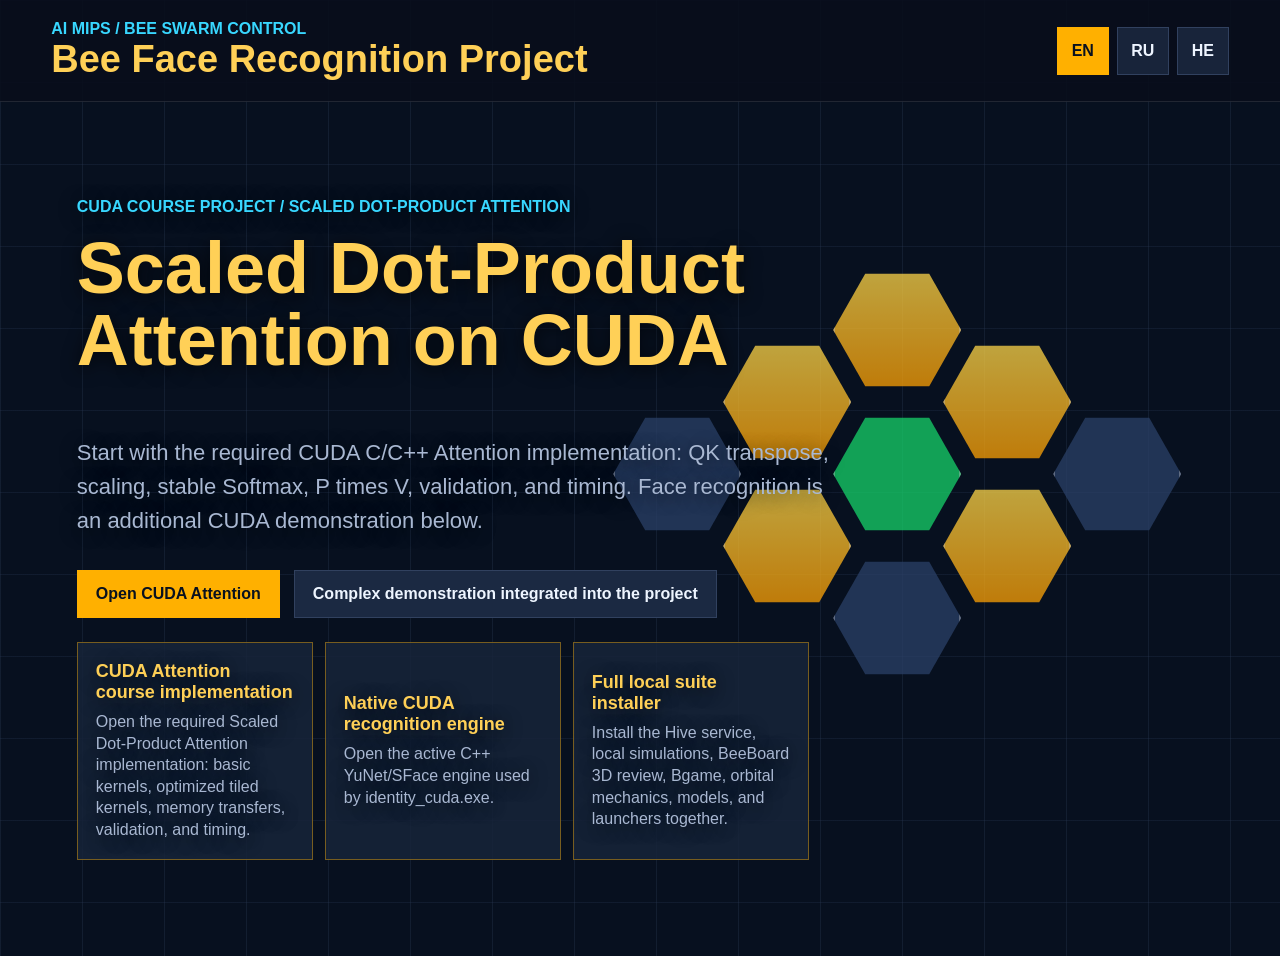
==== index.html @ 885afeb1 "Return from CUDA kernel body to launch" ====
<!doctype html>
<html lang="en">
<head>
  <meta charset="utf-8">
  <meta name="viewport" content="width=device-width, initial-scale=1">
  <meta name="referrer" content="no-referrer">
  <meta name="description" content="Bee Face Recognition Project: native C++/CUDA YuNet and SFace recognition, CPU comparison, AI MIPS Hive Web, and local 3D simulation tools.">
  <meta property="og:title" content="Bee Face Recognition Project">
  <meta property="og:description" content="Native C++/CUDA face recognition with YuNet, SFace, an explicit CUDA scoring kernel, CPU comparison, AI MIPS Hive Web, and local simulations.">
  <meta property="og:image" content="https://holodininyaroslav.github.io/bee-face-recognition-project/assets/project-social-preview.png">
  <meta property="og:type" content="website">
  <meta name="twitter:card" content="summary_large_image">
  <title>Bee Face Recognition Project</title>
  <link rel="icon" type="image/png" href="assets/project-avatar.png">
  <link rel="stylesheet" href="styles.css?v=sface-kernel-return-20260824a">
</head>
<body>
  <header class="topbar">
    <div>
      <div class="eyebrow">AI MIPS / BEE SWARM CONTROL</div>
      <h1>Bee Face Recognition Project</h1>
    </div>
    <nav class="nav" aria-label="Language">
      <button class="lang active" data-lang="en" type="button">EN</button>
      <button class="lang" data-lang="ru" type="button">RU</button>
      <button class="lang" data-lang="he" type="button">HE</button>
    </nav>
  </header>

  <main>
    <section id="home" class="hero view active">
      <div class="hero-copy">
        <p class="kicker" data-i18n="kicker">NATIVE C++ / CUDA FACE RECOGNITION / AI MIPS HIVE</p>
        <h2 data-i18n="title">Welcome to Bee Face Recognition Project</h2>
        <p class="lead" data-i18n="lead">
          Run the native YuNet and SFace pipeline through CUDA or the sequential CPU baseline, inspect the exact C++/CUDA source, and open the integrated AI MIPS Hive view.
        </p>
        <div class="actions">
          <button class="primary" data-target="simple" type="button" data-i18n="simple">Simple demonstration</button>
          <button class="secondary" data-target="complex" type="button" data-i18n="complex">Complex demonstration integrated into the project</button>
        </div>
        <div class="tool-links" aria-label="Project tools">
          <a class="tool-card" href="source/native_face_cuda/src/sface_engine.cpp" target="_blank" rel="noreferrer">
            <strong data-i18n="toolColab">Native CUDA recognition engine</strong>
            <span data-i18n="toolColabText">Open the active C++ YuNet/SFace engine used by identity_cuda.exe.</span>
          </a>
          <a class="tool-card" href="https://github.com/Holodininyaroslav/bee-face-recognition-project/releases/latest/download/bee_face_full_local_suite_installer.zip" target="_blank" rel="noreferrer">
            <strong data-i18n="toolFullSuite">Full local suite installer</strong>
            <span data-i18n="toolFullSuiteText">Install the Hive service, local simulations, BeeBoard 3D review, Bgame, orbital mechanics, models, and launchers together.</span>
          </a>
          <a class="tool-card" href="source/attention/attention_cuda.cu" target="_blank" rel="noreferrer">
            <strong data-i18n="toolAttention">CUDA Attention course implementation</strong>
            <span data-i18n="toolAttentionText">Open the required Scaled Dot-Product Attention implementation: basic kernels, optimized tiled kernels, memory transfers, validation, and timing.</span>
          </a>
        </div>
      </div>
      <div class="honey-art" aria-hidden="true">
        <span></span><span></span><span></span><span></span><span></span>
        <span></span><span></span><span></span><span></span>
      </div>
    </section>

    <section id="simple" class="view panel full">
      <div class="panel-head">
        <div>
          <p class="kicker" data-i18n="simpleKicker">CUDA COURSE REQUIREMENT</p>
          <h2 data-i18n="simpleTitle">Scaled Dot-Product Attention on CUDA</h2>
          <p class="panel-note" data-i18n="simpleNote">The required CUDA Attention implementation comes first. Face recognition below is an additional CUDA demonstration.</p>
        </div>
        <button class="ghost" data-target="home" type="button" data-i18n="back">Back</button>
      </div>

      <section class="requirements-panel attention-course-section" aria-labelledby="courseRequirementsTitle">
        <div class="requirements-head">
          <div>
            <p class="kicker" id="courseRequirementsKicker">CUDA COURSE REQUIREMENTS</p>
            <h4 id="courseRequirementsTitle">Verify a requirement in the exact CUDA source</h4>
            <p id="courseRequirementsIntro">Choose a requirement to inspect its exact implementation in the final Scaled Dot-Product Attention CUDA source.</p>
          </div>
          <a class="ghost link" href="https://github.com/Holodininyaroslav/bee-face-recognition-project/blob/77c0dc8/source/attention/attention_cuda.cu" target="_blank" rel="noreferrer" id="courseRequirementsSource">Open final attention_cuda.cu</a>
        </div>
        <div class="attention-stage-nav">
          <p class="attention-stage-label" id="attentionStagesLabel">ATTENTION EXECUTION STAGES</p>
          <div id="attentionStageButtons" class="attention-stage-buttons" role="group" aria-label="Attention execution stages"></div>
        </div>
        <p class="requirement-list-label" id="courseRequirementListLabel">COURSE REQUIREMENT CHECKS</p>
        <div id="courseRequirementButtons" class="requirement-buttons" role="group" aria-label="CUDA course requirements"></div>
        <section id="requirementProof" class="requirement-proof hidden" aria-live="polite">
          <div class="requirement-proof-head">
            <div>
              <p class="kicker" id="requirementProofKicker">REQUIREMENT PROOF</p>
              <h4 id="requirementProofTitle"></h4>
              <p id="requirementProofText"></p>
            </div>
            <span id="requirementProofStage" class="requirement-stage"></span>
          </div>
          <div id="requirementCode" class="requirement-code" tabindex="0"></div>
        </section>
      </section>

      <div class="section-transition" role="separator" aria-label="Additional CUDA face recognition demonstration">
        <strong>02</strong>
        <div>
          <p class="kicker" data-i18n="howKicker">ADDITIONAL CUDA DEMONSTRATION</p>
          <span data-i18n="howTitle">Face recognition with native C++ and CUDA</span>
        </div>
      </div>

      <div class="simple-grid">
        <section class="simple-card">
          <h3 data-i18n="imageTitle">Image / screenshot</h3>
          <input id="imageInput" class="file-input" type="file" accept="image/*">
          <div id="previewGrid" class="preview-grid">
            <div class="empty-preview" data-i18n="dropHint">Choose one screenshot for CUDA/CPU analysis.</div>
          </div>

          <div class="mode-row" role="radiogroup" aria-label="Compute mode">
            <label class="mode-pill">
              <input type="radio" name="computeMode" value="CUDA" checked>
              <span>CUDA</span>
            </label>
            <label class="mode-pill">
              <input type="radio" name="computeMode" value="CPU">
              <span>CPU</span>
            </label>
          </div>

          <label class="slider-row">
            <span data-i18n="score">Hive acceptance score (fixed)</span>
            <output id="scoreValue">0.42</output>
            <input id="scoreInput" type="range" min="0.00" max="1.00" step="0.01" value="0.42" disabled>
          </label>

          <label class="slider-row">
            <span data-i18n="margin">Hive identity margin (fixed)</span>
            <output id="marginValue">0.12</output>
            <input id="marginInput" type="range" min="0.00" max="1.00" step="0.01" value="0.12" disabled>
          </label>

          <button id="recognizeButton" class="primary wide" type="button" data-i18n="recognize">Recognize</button>
        </section>

        <section class="simple-card result-card">
          <div class="result-head">
            <h3 data-i18n="resultTitle">Detector result</h3>
            <span id="backendStatus" class="status-pill" data-i18n="ready">Local Hive ready</span>
          </div>
          <div id="summaryBox" class="summary-box" data-i18n="summary">Upload an image and press Recognize.</div>
          <div id="resultList" class="result-list"></div>
          <details class="json-details" open>
            <summary data-i18n="json">Detector JSON</summary>
            <pre id="jsonBox">{}</pre>
          </details>
        </section>
      </div>

      <section class="explain-card" aria-labelledby="howItWorksTitle">
        <div class="explain-head">
          <p class="kicker" data-i18n="howKicker">ADDITIONAL CUDA DEMONSTRATION</p>
          <h3 id="howItWorksTitle" data-i18n="howTitle">Face recognition with native C++ and CUDA</h3>
          <p data-i18n="howIntro">
            This inspector follows the native C++ path from one screenshot through host preparation, CUDA YuNet/SFace inference, the explicit CUDA score kernel, and one identity result.
          </p>
        </div>
        <div class="detector-variant-panel" aria-labelledby="detectorVariantTitle">
          <div>
            <p class="kicker" data-i18n="variantKicker">NATIVE C++ / CUDA RUNTIME</p>
            <h4 id="detectorVariantTitle" data-i18n="variantTitle">Architecture being inspected</h4>
            <p id="detectorVariantDescription"></p>
          </div>
          <div class="detector-variant-switch" role="group" aria-label="Recognition request variant">
            <button class="variant-button active" type="button" data-detector-variant="single" aria-pressed="true" data-i18n="variantSingle">
              Single-image recognition
            </button>
          </div>
          <p id="detectorVariantSource" class="variant-source"></p>
        </div>
        <div class="pipeline" aria-label="Detector pipeline stages">
          <article class="pipeline-step" role="button" tabindex="0" data-stage="0">
            <strong>01</strong>
              <h4 data-i18n="step1Title">Native C++ CUDA worker initialization</h4>
              <p data-i18n="step1Text">Starts identity_cuda.exe, attaches CUDAExecutionProvider, and loads YuNet, SFace, and reference embeddings.</p>
            <span data-i18n="openStage">Open scheme</span>
          </article>
          <article class="pipeline-step" role="button" tabindex="0" data-stage="1">
            <strong>02</strong>
              <h4 data-i18n="step2Title">Host image preparation for the CUDA batch</h4>
              <p data-i18n="step2Text">Native C++ decodes, resizes, pads, and converts one screenshot into an NCHW input tensor.</p>
            <span data-i18n="openStage">Open scheme</span>
          </article>
          <article class="pipeline-step" role="button" tabindex="0" data-stage="2">
            <strong>03</strong>
              <h4 data-i18n="step3Title">Find the face and landmarks</h4>
              <p data-i18n="step3Text">YuNet runs on CUDA and returns one face candidate with five landmarks.</p>
            <span data-i18n="openStage">Open scheme</span>
          </article>
          <article class="pipeline-step" role="button" tabindex="0" data-stage="3">
            <strong>04</strong>
              <h4 data-i18n="step4Title">Five-landmark alignment in native C++</h4>
              <p data-i18n="step4Text">Computes the similarity transform and bilinear 112 × 112 SFace crop on the host.</p>
            <span data-i18n="openStage">Open scheme</span>
          </article>
          <article class="pipeline-step" role="button" tabindex="0" data-stage="4">
            <strong>05</strong>
              <h4 data-i18n="step5Title">Create the face vector with SFace</h4>
              <p data-i18n="step5Text">SFace runs its neural layers on CUDA and returns a 128D face vector.</p>
            <span data-i18n="openStage">Open scheme</span>
          </article>
          <article class="pipeline-step" role="button" tabindex="0" data-stage="5">
            <strong>06</strong>
              <h4 data-i18n="step6Title">Compare with known faces</h4>
              <p data-i18n="step6Text">The project CUDA kernel compares the 128D vector with every reference vector.</p>
            <span data-i18n="openStage">Open scheme</span>
          </article>
          <article class="pipeline-step" role="button" tabindex="0" data-stage="6">
            <strong>07</strong>
              <h4 data-i18n="step7Title">Show the recognition result</h4>
              <p data-i18n="step7Text">Ranks the scores, applies thresholds, and returns the selected name.</p>
            <span data-i18n="openStage">Open scheme</span>
          </article>
        </div>
        <div class="explain-note">
          <h4 data-i18n="modeExplainTitle">CUDA and CPU mode</h4>
          <p data-i18n="modeExplainText">
            CUDA mode runs YuNet and SFace through ONNX Runtime CUDA and compares embeddings with a native CUDA kernel. File decoding, tensor preparation, landmark decoding, alignment, and JSON construction remain native C++ host operations.
          </p>
        </div>
        <section id="stageDetail" class="stage-detail hidden" aria-live="polite">
          <div class="stage-detail-head">
            <div>
              <p id="stageDetailKicker" class="kicker">LEVEL 01</p>
              <h3 id="stageDetailTitle">Image input</h3>
              <p id="stageDetailSummary"></p>
            </div>
            <button id="stageReturnTop" class="ghost" type="button" data-i18n="backToSimple">Return to simple demonstration</button>
          </div>
          <div class="stage-detail-grid">
            <section>
              <h4 data-i18n="schemeTitle">Scheme</h4>
              <div id="stageDiagram" class="stage-diagram"></div>
              <section id="stageOnnxPanel" class="stage-onnx-panel hidden" aria-live="polite">
                <div class="stage-onnx-head">
                  <strong id="stageOnnxTitle"></strong>
                  <span id="stageOnnxMeta"></span>
                </div>
                <div id="stageOnnxLayers" class="stage-onnx-layers"></div>
              </section>
            </section>
            <section class="stage-stats">
              <h4 data-i18n="stageStatsTitle">Layers and neural connections</h4>
              <dl>
                <div>
                  <dt data-i18n="layersLabel">Layers / operations</dt>
                  <dd id="stageLayers">0</dd>
                </div>
                <div>
                  <dt data-i18n="connectionsLabel">Neuron connections / MACs</dt>
                  <dd id="stageConnections">0</dd>
                </div>
                <div>
                  <dt data-i18n="tensorLabel">Tensor / vector size</dt>
                  <dd id="stageTensor">55 x 47 x 3</dd>
                </div>
                <div>
                  <dt data-i18n="cudaLabel">Compute backend</dt>
                  <dd id="stageCudaShort">Host decode</dd>
                </div>
              </dl>
            </section>
          </div>
          <section class="cuda-panel">
            <h4 data-i18n="cudaTitle">Implementation in the current local project</h4>
            <p id="stageCudaText"></p>
            <div class="code-toolbar">
              <button id="stageCodeMode" class="ghost" type="button" data-i18n="openFullCode">Open exact current source for this stage</button>
              <span id="stageCodeSource" class="code-source">Exact stage source</span>
            </div>
            <pre id="stageCode"></pre>
          </section>
          <div class="stage-nav">
            <button id="stagePrev" class="ghost" type="button" data-i18n="prevLevel">Previous level</button>
            <button id="stageNext" class="primary" type="button" data-i18n="nextLevel">Next level</button>
            <button id="stageReturnBottom" class="ghost" type="button" data-i18n="backToSimple">Return to simple demonstration</button>
          </div>
        </section>
        <section class="source-panel" aria-labelledby="fullSourceTitle">
          <div class="source-head">
            <div>
              <p class="kicker" data-i18n="sourceKicker">COMPLETE RECOGNITION CODE</p>
              <h3 id="fullSourceTitle" data-i18n="sourceTitle">All six stages in one continuous code listing</h3>
              <p data-i18n="sourceIntro">
                The listing below is assembled from the exact full code displayed in stages 1–6, in the same order. Its line count must equal the sum of the six stage line counts.
              </p>
            </div>
            <div class="source-actions">
              <button id="loadFullDetectorSource" class="ghost" type="button" data-i18n="openDetectorSource">Show the complete combined code</button>
              <a class="ghost link" href="source/native_face_cuda/src/sface_engine.cpp" target="_blank" rel="noreferrer" data-i18n="openRawDetectorSource">Open current native CUDA engine source</a>
            </div>
          </div>
          <p id="fullSourceMeta" class="source-meta" data-i18n="sourceClosed">Closed. Open it to verify the total against stages 1–6.</p>
          <pre id="fullDetectorSource" class="source-code hidden"></pre>
        </section>
      </section>
    </section>

    <section id="complex" class="view panel full">
      <div class="panel-head">
        <div>
          <p class="kicker" data-i18n="complexKicker">INTEGRATED MODE</p>
          <h2 data-i18n="complexTitle">Integrated project interface</h2>
        </div>
        <div class="panel-actions">
          <a class="ghost link" href="#" data-local-open="hive" target="_blank" rel="noreferrer" data-i18n="openHive">Open local Hive</a>
          <a class="ghost link" href="#" data-local-open="beeboard" target="_blank" rel="noreferrer" data-i18n="openBeeBoard">Open BeeBoard 3D</a>
          <a class="ghost link" href="#" data-local-open="physical" target="_blank" rel="noreferrer" data-i18n="openPhysical">Open physical wings</a>
          <a class="ghost link" href="#" data-local-open="ursina" target="_blank" rel="noreferrer" data-i18n="openUrsina">Open Bgame</a>
          <button class="ghost" data-target="home" type="button" data-i18n="back">Back</button>
        </div>
      </div>
      <div class="iframe-shell">
        <iframe
          id="complexFrame"
          title="Integrated project interface"
          loading="lazy"
          referrerpolicy="no-referrer">
        </iframe>
      </div>
    </section>
  </main>

  <script src="script.js?v=sface-kernel-return-20260824a"></script>
</body>
</html>
---- styles.css ----
:root {
  color-scheme: dark;
  --bg: #07101f;
  --panel: #101827;
  --panel-2: #17243a;
  --line: #31415f;
  --gold: #ffb000;
  --gold-2: #ffd057;
  --cyan: #38d7ff;
  --green: #67f097;
  --red: #ff6b6b;
  --text: #eef5ff;
  --muted: #a9b8d2;
}

* { box-sizing: border-box; }

body {
  margin: 0;
  min-height: 100vh;
  background:
    linear-gradient(90deg, rgba(49,65,95,.28) 1px, transparent 1px) 0 0 / 82px 82px,
    linear-gradient(rgba(49,65,95,.24) 1px, transparent 1px) 0 0 / 82px 82px,
    var(--bg);
  color: var(--text);
  font-family: Segoe UI, Arial, sans-serif;
}

.topbar {
  min-height: 92px;
  display: flex;
  align-items: center;
  justify-content: space-between;
  gap: 24px;
  padding: 20px clamp(18px, 4vw, 56px);
  border-bottom: 1px solid rgba(255,255,255,.1);
  background: rgba(8, 13, 27, .88);
}

.eyebrow, .kicker {
  color: var(--cyan);
  font-weight: 900;
  text-transform: uppercase;
  letter-spacing: 0;
}

h1, h2, h3, p { margin-top: 0; }

h1 {
  margin-bottom: 0;
  color: var(--gold-2);
  font-size: clamp(24px, 3vw, 38px);
}

h2 {
  color: var(--gold-2);
  font-size: clamp(34px, 6vw, 72px);
  line-height: 1;
  max-width: 900px;
}

h3 {
  color: var(--gold-2);
  font-size: 22px;
}

.nav {
  display: flex;
  gap: 8px;
}

button, .link {
  min-height: 48px;
  border: 1px solid var(--line);
  background: #18243a;
  color: var(--text);
  font: inherit;
  font-weight: 900;
  cursor: pointer;
  padding: 12px 18px;
  text-decoration: none;
}

button:hover, .link:hover { border-color: var(--gold); }
button:disabled { opacity: .65; cursor: wait; }

.lang {
  width: 52px;
  padding-inline: 0;
}

.lang.active, .primary {
  background: var(--gold);
  color: #09111f;
  border-color: var(--gold);
}

.secondary {
  background: #1b2942;
  color: var(--text);
}

.ghost {
  background: transparent;
}

.wide {
  width: 100%;
}

.view {
  display: none;
}

.view.active {
  display: block;
}

#simple.active {
  display: flex;
  flex-direction: column;
}

#simple .panel-head { order: 0; }
#simple .attention-course-section { order: 1; }
#simple .section-transition { order: 2; }
#simple .explain-card { order: 3; }
#simple .simple-grid { order: 4; }

.hidden {
  display: none !important;
}

.hero {
  min-height: calc(100vh - 92px);
  position: relative;
  overflow: hidden;
  padding: clamp(40px, 8vw, 96px) clamp(18px, 6vw, 88px);
}

.hero-copy {
  position: relative;
  z-index: 2;
  max-width: 980px;
  text-shadow: 0 3px 18px rgba(0, 0, 0, .72);
}

.lead, .panel-note {
  max-width: 760px;
  color: var(--muted);
  font-size: 22px;
  line-height: 1.55;
}

.panel-note {
  font-size: 18px;
}

.actions {
  display: flex;
  flex-wrap: wrap;
  gap: 14px;
  margin-top: 32px;
}

.tool-links {
  display: grid;
  grid-template-columns: repeat(4, minmax(150px, 1fr));
  gap: 12px;
  max-width: 1180px;
  margin-top: 24px;
}

.tool-card {
  min-height: 116px;
  display: flex;
  flex-direction: column;
  justify-content: center;
  gap: 8px;
  padding: 18px;
  border: 1px solid rgba(255, 176, 0, .42);
  background: rgba(23, 36, 58, .84);
  color: var(--text);
  text-decoration: none;
}

.tool-card:hover {
  border-color: var(--gold);
  background: rgba(255, 176, 0, .14);
}

.tool-card[href="source/attention/attention_cuda.cu"] {
  order: -1;
}

.tool-card strong {
  color: var(--gold-2);
  font-size: 18px;
}

.tool-card span {
  color: var(--muted);
  line-height: 1.35;
}

.honey-art {
  position: absolute;
  right: 6vw;
  top: 16vh;
  width: min(46vw, 560px);
  height: min(46vw, 560px);
  opacity: .74;
}

.honey-art span {
  position: absolute;
  width: 128px;
  aspect-ratio: 1;
  clip-path: polygon(25% 6%, 75% 6%, 100% 50%, 75% 94%, 25% 94%, 0 50%);
  background: linear-gradient(#ffda4d, #ff9f00);
  border: 2px solid rgba(255,255,255,.4);
}

.honey-art span:nth-child(1) { left: 190px; top: 20px; }
.honey-art span:nth-child(2) { left: 80px; top: 92px; }
.honey-art span:nth-child(3) { left: 300px; top: 92px; }
.honey-art span:nth-child(4) { left: 190px; top: 164px; background: #16d46a; }
.honey-art span:nth-child(5) { left: 80px; top: 236px; }
.honey-art span:nth-child(6) { left: 300px; top: 236px; }
.honey-art span:nth-child(7) { left: 190px; top: 308px; background: #2b4168; }
.honey-art span:nth-child(8) { left: 410px; top: 164px; background: #2b4168; }
.honey-art span:nth-child(9) { left: -30px; top: 164px; background: #2b4168; }

html[dir="rtl"] .hero-copy {
  max-width: min(980px, 68vw);
}

html[dir="rtl"] .hero-copy::before {
  content: "";
  position: absolute;
  inset: -22px -28px;
  z-index: -1;
  background: linear-gradient(90deg, rgba(7, 16, 31, .18), rgba(7, 16, 31, .90) 32%, rgba(7, 16, 31, .96));
  pointer-events: none;
}

html[dir="rtl"] .honey-art {
  left: clamp(18px, 4vw, 72px);
  right: auto;
  top: 14vh;
  opacity: .36;
}

.panel {
  margin: clamp(18px, 4vw, 48px);
  padding: clamp(18px, 3vw, 32px);
  border: 1px solid var(--line);
  background: rgba(16, 24, 39, .94);
}

.panel.full {
  margin: 16px;
  padding: 20px;
}

.panel-head {
  display: flex;
  align-items: start;
  justify-content: space-between;
  gap: 20px;
  margin-bottom: 20px;
}

.panel-actions {
  display: flex;
  flex-wrap: wrap;
  justify-content: flex-end;
  gap: 10px;
}

.panel h2 {
  font-size: clamp(28px, 4vw, 46px);
}

.simple-grid {
  display: grid;
  grid-template-columns: minmax(320px, .95fr) minmax(360px, 1.05fr);
  gap: 18px;
  margin-top: 28px;
}

.simple-card {
  border: 1px solid var(--line);
  background: #0b1324;
  padding: 22px;
  min-height: 520px;
}

.explain-card {
  display: flex;
  flex-direction: column;
  margin-top: 18px;
  border: 1px solid var(--line);
  background: rgba(11, 19, 36, .96);
  padding: 22px;
}

.explain-head {
  max-width: 980px;
}

.explain-head h3 {
  margin-bottom: 12px;
  font-size: clamp(24px, 3vw, 34px);
}

.explain-head p,
.explain-note p,
.pipeline p {
  color: var(--muted);
  line-height: 1.55;
}

.detector-variant-panel {
  display: grid;
  grid-template-columns: minmax(280px, 1fr) minmax(360px, .9fr);
  gap: 18px 28px;
  align-items: center;
  margin-top: 20px;
  padding: 18px;
  border: 1px solid rgba(56, 215, 255, .42);
  background: linear-gradient(135deg, rgba(18, 34, 58, .98), rgba(9, 18, 34, .98));
}

.detector-variant-panel h4 {
  margin: 4px 0 8px;
  color: var(--text);
  font-size: clamp(20px, 2.4vw, 28px);
}

.detector-variant-panel p {
  margin: 0;
  color: var(--muted);
  line-height: 1.5;
}

.detector-variant-switch {
  display: grid;
  grid-template-columns: 1fr 1fr;
  gap: 10px;
}

.variant-button {
  min-height: 68px;
  padding: 12px 16px;
  border: 1px solid var(--line);
  background: #0a1222;
  color: var(--text);
  font: inherit;
  font-weight: 900;
  cursor: pointer;
}

.variant-button:hover,
.variant-button:focus-visible {
  border-color: var(--cyan);
  outline: 2px solid rgba(56, 215, 255, .22);
  outline-offset: 2px;
}

.variant-button.active,
.variant-button[aria-pressed="true"] {
  border-color: var(--gold-2);
  background: rgba(255, 176, 0, .14);
  color: var(--gold-2);
}

.variant-source {
  grid-column: 1 / -1;
  padding-top: 12px;
  border-top: 1px solid rgba(64, 80, 109, .65);
  font-family: Consolas, "Courier New", monospace;
  font-size: 13px;
}

.requirements-panel {
  margin-top: 20px;
  padding: 18px 0 0;
  border-top: 1px solid rgba(56, 215, 255, .42);
}

.attention-course-section {
  margin-top: 0;
  padding: 22px;
  border: 1px solid rgba(255, 194, 61, .72);
  border-top: 5px solid var(--gold-2);
  background: #11101b;
}

.attention-course-section .requirements-head h4 {
  color: var(--gold-2);
}

.section-transition {
  display: flex;
  align-items: center;
  gap: 16px;
  margin-top: 34px;
  padding: 18px 0;
  border-top: 1px solid rgba(56, 215, 255, .55);
  border-bottom: 1px solid rgba(56, 215, 255, .55);
}

.section-transition > strong {
  color: var(--cyan);
  font-family: Consolas, "Courier New", monospace;
  font-size: 28px;
  font-weight: 900;
}

.section-transition .kicker {
  margin-bottom: 5px;
}

.section-transition span {
  color: var(--text);
  font-size: 20px;
  font-weight: 900;
}

.requirements-head,
.requirement-proof-head {
  display: flex;
  align-items: flex-start;
  justify-content: space-between;
  gap: 18px;
}

.requirements-head h4,
.requirement-proof-head h4 {
  margin: 4px 0 8px;
  color: var(--text);
  font-size: 20px;
}

.requirements-head p:last-child,
.requirement-proof-head p:last-child {
  margin: 0;
  color: var(--muted);
  line-height: 1.5;
}

.requirement-buttons {
  display: flex;
  flex-wrap: wrap;
  gap: 8px;
  margin-top: 14px;
}

.attention-stage-nav {
  margin-top: 18px;
  padding: 14px;
  border: 1px solid rgba(56, 215, 255, .35);
  background: #08101d;
}

.attention-stage-label,
.requirement-list-label {
  margin: 0;
  color: var(--cyan);
  font-size: 12px;
  font-weight: 900;
  letter-spacing: 0;
}

.requirement-list-label {
  margin-top: 18px;
  color: var(--gold-2);
}

.attention-stage-buttons {
  display: grid;
  grid-template-columns: repeat(3, minmax(0, 1fr));
  gap: 8px;
  margin-top: 10px;
}

.attention-stage-button {
  display: grid;
  grid-template-columns: auto minmax(0, 1fr);
  gap: 10px;
  min-height: 68px;
  padding: 10px;
  border: 1px solid rgba(56, 215, 255, .35);
  background: #0a1222;
  color: var(--text);
  font: inherit;
  text-align: left;
  cursor: pointer;
}

.attention-stage-number {
  color: var(--gold-2);
  font-family: Consolas, "Courier New", monospace;
  font-size: 13px;
  font-weight: 900;
}

.attention-stage-button strong,
.attention-stage-button small {
  display: block;
}

.attention-stage-button strong {
  font-size: 13px;
}

.attention-stage-button small {
  margin-top: 4px;
  color: var(--muted);
  font-size: 12px;
  line-height: 1.3;
}

.attention-stage-button:hover,
.attention-stage-button:focus-visible {
  border-color: var(--cyan);
  background: #14213a;
  outline: 2px solid rgba(56, 215, 255, .18);
  outline-offset: 2px;
}

.attention-stage-button.active,
.attention-stage-button[aria-pressed="true"] {
  border-color: var(--gold-2);
  background: rgba(255, 176, 0, .14);
}

.requirement-button {
  min-height: 42px;
  padding: 8px 12px;
  border: 1px solid rgba(56, 215, 255, .35);
  background: #0a1222;
  color: var(--text);
  font: inherit;
  font-size: 13px;
  font-weight: 800;
  line-height: 1.25;
  text-align: left;
  cursor: pointer;
}

.requirement-button:hover,
.requirement-button:focus-visible {
  border-color: var(--cyan);
  background: #14213a;
  outline: 2px solid rgba(56, 215, 255, .18);
  outline-offset: 2px;
}

.requirement-button.active,
.requirement-button[aria-pressed="true"] {
  border-color: var(--gold-2);
  background: rgba(255, 176, 0, .14);
  color: #fff5cf;
}

.requirement-proof {
  margin-top: 16px;
  padding: 16px;
  border: 1px solid rgba(255, 194, 61, .5);
  background: #08101d;
}

.requirement-stage {
  flex: 0 0 auto;
  padding: 7px 10px;
  border: 1px solid rgba(56, 215, 255, .45);
  color: var(--cyan);
  font-family: Consolas, "Courier New", monospace;
  font-size: 12px;
  font-weight: 800;
}

.requirement-code {
  max-height: 420px;
  margin-top: 14px;
  overflow: auto;
  border: 1px solid var(--line);
  background: #050912;
}

.pipeline {
  display: grid;
  grid-template-columns: repeat(3, minmax(220px, 1fr));
  gap: 12px;
  margin-top: 20px;
}

.pipeline article,
.explain-note {
  border: 1px solid rgba(255, 176, 0, .25);
  background: #111b2d;
  padding: 16px;
}

.pipeline-step {
  position: relative;
  min-height: 258px;
  transition: transform .16s ease, border-color .16s ease, background .16s ease;
}

.pipeline-step:hover,
.pipeline-step:focus,
.pipeline-step.active {
  outline: none;
  transform: translateY(-2px);
  border-color: rgba(56, 215, 255, .8);
  background: #14213a;
}

.pipeline-step span {
  display: inline-block;
  margin-top: 14px;
  color: var(--gold-2);
  font-weight: 900;
}

.pipeline strong {
  display: inline-block;
  margin-bottom: 10px;
  color: var(--cyan);
  font-size: 24px;
  font-weight: 900;
}

.pipeline h4,
.explain-note h4 {
  margin: 0 0 8px;
  color: var(--text);
  font-size: 18px;
}

.pipeline p,
.explain-note p {
  margin-bottom: 0;
}

.explain-note {
  margin-top: 12px;
  border-left: 4px solid var(--green);
}

.stage-detail {
  margin-top: 18px;
  border: 1px solid rgba(56, 215, 255, .42);
  background: #0b1425;
}

.stage-detail-head {
  display: flex;
  align-items: flex-start;
  justify-content: space-between;
  gap: 18px;
  padding: 20px;
  border-bottom: 1px solid var(--line);
}

.stage-detail-head h3 {
  margin-bottom: 8px;
  font-size: clamp(24px, 3vw, 36px);
}

.stage-detail-head p:last-child,
.stage-stats dd,
.cuda-panel p {
  color: var(--muted);
  line-height: 1.55;
}

.stage-detail-grid {
  display: grid;
  grid-template-columns: minmax(0, 1.45fr) minmax(280px, .85fr);
  gap: 16px;
  padding: 20px;
}

.stage-detail-grid h4,
.cuda-panel h4 {
  margin: 0 0 12px;
  color: var(--gold-2);
}

.stage-diagram {
  display: grid;
  gap: 8px;
  min-height: 150px;
  padding: 14px;
  border: 1px solid var(--line);
  background: #060b14;
}

.diagram-node {
  display: grid;
  grid-template-columns: minmax(170px, .34fr) minmax(0, 1fr);
  align-items: center;
  gap: 18px;
  min-width: 0;
  padding: 14px 16px;
  border: 1px solid rgba(56, 215, 255, .45);
  background: #111b2d;
  color: var(--text);
  text-align: left;
}

.diagram-node.code-linked {
  width: 100%;
  font: inherit;
  cursor: pointer;
  appearance: none;
  transition: border-color .16s ease, background .16s ease, box-shadow .16s ease, transform .16s ease;
}

.diagram-node.code-linked:hover,
.diagram-node.code-linked:focus-visible {
  border-color: var(--gold-2);
  background: #17243a;
  box-shadow: 0 0 0 2px rgba(255, 194, 61, .18);
  outline: none;
  transform: translateY(-1px);
}

.diagram-node.code-linked.code-active {
  border-color: var(--gold-2);
  background: linear-gradient(90deg, rgba(255, 176, 0, .18), #111b2d 45%);
  box-shadow: inset 5px 0 0 var(--gold-2), 0 0 0 2px rgba(255, 176, 0, .12);
}

html[dir="rtl"] .diagram-node.code-linked {
  text-align: right;
}

html[dir="rtl"] .diagram-node.code-linked.code-active {
  box-shadow: inset -5px 0 0 var(--gold-2), 0 0 0 2px rgba(255, 176, 0, .12);
}

.diagram-node strong {
  display: block;
  color: var(--text);
  font-size: 15px;
  font-weight: 900;
  line-height: 1.2;
}

.diagram-node p {
  margin: 0;
  color: var(--muted);
  font-size: 14px;
  font-weight: 600;
  line-height: 1.5;
}

.diagram-arrow {
  display: grid;
  place-items: center;
  color: var(--gold-2);
  min-height: 16px;
  font-size: 20px;
  font-weight: 900;
  line-height: 1;
}

.stage-onnx-panel {
  margin-top: 14px;
  border: 1px solid rgba(255, 194, 61, .55);
  background: #08101d;
}

.stage-onnx-head {
  display: flex;
  align-items: baseline;
  justify-content: space-between;
  gap: 12px;
  padding: 12px 14px;
  border-bottom: 1px solid var(--line);
  background: rgba(255, 176, 0, .09);
}

.stage-onnx-head strong { color: var(--gold-2); }
.stage-onnx-head span { color: var(--muted); font-weight: 800; }

.stage-onnx-layers {
  display: grid;
  max-height: 360px;
  overflow: auto;
}

.stage-onnx-layer {
  display: grid;
  grid-template-columns: 82px minmax(220px, .8fr) minmax(260px, 1.2fr);
  gap: 12px;
  width: 100%;
  padding: 10px 14px;
  border-bottom: 1px solid rgba(64, 80, 109, .55);
  border-top: 0;
  border-left: 0;
  border-right: 0;
  background: transparent;
  color: inherit;
  font: inherit;
  text-align: left;
  cursor: pointer;
}

.stage-onnx-layer:last-child { border-bottom: 0; }
.stage-onnx-layer:hover,
.stage-onnx-layer:focus-visible {
  background: rgba(255, 176, 0, .1);
  outline: 2px solid rgba(255, 194, 61, .65);
  outline-offset: -2px;
}
.stage-onnx-layer .onnx-range { color: var(--cyan); font-weight: 900; }
.stage-onnx-layer .onnx-op { color: var(--text); font-weight: 800; }
.stage-onnx-layer .onnx-shape { color: var(--muted); }
html[dir="rtl"] .stage-onnx-layer { direction: rtl; }

.code-line-note.code-boundary {
  border-top: 3px solid var(--gold-2);
  border-bottom: 3px solid var(--gold-2);
  background: rgba(255, 176, 0, .12);
}

.code-line-note.onnx-source-line code {
  color: #dff8ff;
}

.stage-stats dl {
  display: grid;
  gap: 10px;
  margin: 0;
}

.stage-stats div {
  padding: 12px;
  border-left: 4px solid var(--cyan);
  background: rgba(56, 215, 255, .08);
}

.stage-stats dt {
  color: var(--text);
  font-weight: 900;
}

.stage-stats dd {
  margin: 5px 0 0;
}

.cuda-panel {
  margin: 0 20px 20px;
  padding: 16px;
  border: 1px solid rgba(255, 176, 0, .3);
  background: #111b2d;
}

.code-toolbar {
  display: flex;
  align-items: center;
  flex-wrap: wrap;
  gap: 12px;
  margin-top: 14px;
}

.code-toolbar .ghost {
  min-height: 44px;
}

.code-source {
  color: var(--muted);
  font-weight: 800;
}

#stageCodeMode {
  display: none;
}

.cuda-panel pre {
  margin-top: 12px;
  border: 1px solid var(--line);
  background: #050912;
  padding: 0;
  white-space: normal;
  overflow: auto;
  max-height: 520px;
}

.cuda-panel pre.full-code {
  max-height: 720px;
}

.code-line-note {
  display: grid;
  grid-template-columns: minmax(360px, 1.05fr) minmax(280px, .95fr);
  gap: 14px;
  padding: 10px 12px;
  border-bottom: 1px solid rgba(64, 80, 109, .55);
}

.code-line-note:last-child {
  border-bottom: 0;
}

.code-line-note.code-focus {
  position: relative;
  border-left: 5px solid var(--gold-2);
  background: rgba(255, 176, 0, .14);
}

.code-line-note.code-focus-start {
  border-top: 2px solid rgba(255, 194, 61, .8);
}

.code-line-note.code-focus-end {
  border-bottom: 2px solid rgba(255, 194, 61, .8);
}

.code-line-note.code-focus code {
  color: #fff5cf;
}

.code-line-note.code-focus-primary {
  border-left-color: var(--cyan);
  background: rgba(0, 213, 255, .24);
  box-shadow: inset 0 1px 0 rgba(98, 239, 255, .45), inset 0 -1px 0 rgba(98, 239, 255, .28);
}

.code-line-note.code-focus-primary code {
  color: #ecfcff;
  font-weight: 800;
}

.code-line-note.code-focus-activation-link {
  border-left-color: #c38cff;
  background: rgba(159, 89, 255, .3);
  box-shadow: inset 0 1px 0 rgba(217, 188, 255, .5), inset 0 -1px 0 rgba(217, 188, 255, .3);
  cursor: pointer;
}

.code-line-note.code-focus-activation-link:hover,
.code-line-note.code-focus-activation-link:focus-visible {
  background: rgba(174, 109, 255, .46);
  outline: 2px solid #d7b3ff;
  outline-offset: -2px;
}

.code-line-note.code-focus-activation-link code {
  color: #f6edff;
  font-weight: 800;
}

.code-line-note.code-focus-activation-target {
  border-left-color: #c38cff;
  background: rgba(159, 89, 255, .3);
  box-shadow: inset 0 1px 0 rgba(217, 188, 255, .5), inset 0 -1px 0 rgba(217, 188, 255, .3);
}

.code-line-note.code-focus-activation-target code {
  color: #f6edff;
  font-weight: 800;
}

.code-line-note.code-focus-kernel-link {
  cursor: pointer;
}

.code-line-note.code-focus-kernel-link:focus-visible {
  outline: 2px solid var(--cyan);
  outline-offset: -2px;
}

.code-line-note.code-focus-kernel-target {
  border-left-color: #c38cff;
  background: rgba(159, 89, 255, .3);
  box-shadow: inset 0 1px 0 rgba(217, 188, 255, .5), inset 0 -1px 0 rgba(217, 188, 255, .3);
}

.code-line-note.code-focus-kernel-target code {
  color: #f6edff;
  font-weight: 800;
}

.code-line-note.code-focus-kernel-return {
  cursor: pointer;
}

.code-line-note.code-focus-kernel-return:hover,
.code-line-note.code-focus-kernel-return:focus-visible {
  background: rgba(174, 109, 255, .46);
  outline: 2px solid #d7b3ff;
  outline-offset: -2px;
}

html[dir="rtl"] .code-line-note.code-focus.code-focus-primary {
  border-right-color: var(--cyan);
}

html[dir="rtl"] .code-line-note.code-focus.code-focus-activation-link {
  border-right-color: #c38cff;
}

html[dir="rtl"] .code-line-note.code-focus.code-focus-activation-target {
  border-right-color: #c38cff;
}

html[dir="rtl"] .code-line-note.code-focus.code-focus-kernel-target {
  border-right-color: #c38cff;
}

html[dir="rtl"] .code-line-note.code-focus {
  border-left: 0;
  border-right: 5px solid var(--gold-2);
}

.code-line-note.blank {
  padding: 6px 12px;
  background: rgba(255, 255, 255, .025);
}

.code-line-note code {
  display: block;
  white-space: pre-wrap;
  overflow-wrap: anywhere;
  color: #eef5ff;
  font-family: Consolas, "Courier New", monospace;
  font-size: 14px;
  line-height: 1.45;
}

/* Keep C++/CUDA syntax left-to-right while Hebrew explanations stay on the right. */
html[dir="rtl"] .code-line-note {
  direction: ltr;
}

html[dir="rtl"] .code-line-note code {
  direction: ltr;
  text-align: left;
  unicode-bidi: plaintext;
}

.code-note {
  display: block;
  color: var(--muted);
  font-family: "Segoe UI", Arial, sans-serif;
  font-size: 14px;
  line-height: 1.45;
  border-left: 3px solid var(--cyan);
  padding-left: 10px;
}

html[dir="rtl"] .code-note {
  direction: rtl;
  text-align: right;
  unicode-bidi: plaintext;
  border-left: 0;
  border-right: 3px solid var(--cyan);
  padding-left: 0;
  padding-right: 10px;
}

.stage-nav {
  display: flex;
  flex-wrap: wrap;
  gap: 10px;
  padding: 0 20px 20px;
}

.source-panel {
  margin-top: 16px;
  border: 1px solid rgba(56, 215, 255, .35);
  background: #0b1424;
}

.source-head {
  display: grid;
  grid-template-columns: minmax(0, 1fr) minmax(220px, 360px);
  gap: 18px;
  align-items: start;
  padding: 20px;
  border-bottom: 1px solid var(--line);
}

.source-head h3 {
  margin: 6px 0 10px;
  color: var(--yellow);
  font-size: clamp(28px, 4vw, 48px);
}

.source-head p {
  max-width: 1080px;
}

.source-actions {
  display: flex;
  flex-wrap: wrap;
  gap: 10px;
  justify-content: flex-end;
  width: 100%;
  max-width: 360px;
}

.source-actions .ghost {
  width: 100%;
  white-space: normal;
}

.source-meta {
  margin: 0;
  padding: 14px 20px;
  color: var(--muted);
  background: rgba(56, 215, 255, .06);
  border-bottom: 1px solid var(--line);
}

.source-code {
  margin: 0;
  max-height: 760px;
  overflow: auto;
  padding: 0;
  white-space: normal;
  background: #050912;
}

.file-input {
  width: 100%;
  margin-bottom: 16px;
}

.preview-grid {
  min-height: 210px;
  display: grid;
  grid-template-columns: repeat(auto-fill, minmax(150px, 1fr));
  gap: 12px;
  align-items: stretch;
  padding: 14px;
  border: 1px solid var(--line);
  background: #060b14;
}

.empty-preview {
  grid-column: 1 / -1;
  display: grid;
  place-items: center;
  min-height: 180px;
  color: var(--muted);
  text-align: center;
}

.preview-card {
  margin: 0;
  min-width: 0;
}

.preview-card img {
  width: 100%;
  height: 140px;
  object-fit: contain;
  background: #050912;
  border: 1px solid rgba(255,255,255,.12);
}

.preview-card span {
  display: block;
  overflow: hidden;
  margin-top: 6px;
  color: var(--muted);
  text-overflow: ellipsis;
  white-space: nowrap;
}

.mode-row {
  display: flex;
  gap: 10px;
  margin: 18px 0;
}

.mode-pill {
  display: flex;
  align-items: center;
  gap: 8px;
  min-height: 46px;
  padding: 10px 16px;
  border: 1px solid var(--line);
  background: #111b2d;
  font-weight: 900;
}

.mode-pill input {
  accent-color: var(--gold);
}

.slider-row {
  display: grid;
  grid-template-columns: 1fr auto;
  gap: 10px;
  margin-bottom: 18px;
  color: var(--muted);
  font-weight: 800;
}

.slider-row input {
  grid-column: 1 / -1;
  width: 100%;
  accent-color: var(--gold);
}

.slider-row output {
  color: var(--text);
}

.result-head {
  display: flex;
  align-items: center;
  justify-content: space-between;
  gap: 12px;
}

.status-pill {
  color: var(--green);
  border: 1px solid rgba(103,240,151,.45);
  padding: 6px 10px;
  font-size: 14px;
  font-weight: 900;
}

.summary-box {
  margin: 8px 0 14px;
  padding: 12px 14px;
  border-left: 4px solid var(--cyan);
  background: rgba(56, 215, 255, .08);
  color: var(--text);
}

.result-list {
  display: grid;
  gap: 10px;
  margin-bottom: 16px;
}

.result-row {
  display: grid;
  gap: 4px;
  padding: 12px;
  border: 1px solid var(--line);
  background: #111b2d;
}

.result-row.accepted {
  border-left: 4px solid var(--green);
}

.result-row.unknown {
  border-left: 4px solid var(--red);
}

.result-row span {
  color: var(--muted);
  line-height: 1.4;
}

.json-details {
  border: 1px solid var(--line);
  background: #060b14;
}

.json-details summary {
  cursor: pointer;
  padding: 12px;
  color: var(--gold-2);
  font-weight: 900;
}

pre {
  margin: 0;
  padding: 14px;
  overflow: auto;
  max-height: 420px;
  color: #d7e6ff;
  white-space: pre-wrap;
}

.iframe-shell {
  height: calc(100vh - 190px);
  min-height: 620px;
  border: 1px solid var(--line);
  background: #050a14;
}

iframe {
  width: 100%;
  height: 100%;
  border: 0;
}

@media (max-width: 980px) {
  .attention-stage-buttons {
    grid-template-columns: 1fr;
  }
  .topbar, .panel-head, .simple-grid {
    display: block;
  }
  .nav, .actions, .panel-actions {
    margin-top: 16px;
  }
  .tool-links {
    grid-template-columns: 1fr;
  }
  .simple-card {
    margin-bottom: 16px;
  }
  .pipeline {
    grid-template-columns: 1fr;
  }
  .detector-variant-panel,
  .detector-variant-switch {
    grid-template-columns: 1fr;
  }
  .requirements-head,
  .requirement-proof-head {
    display: block;
  }
  .section-transition {
    align-items: flex-start;
  }
  .requirements-head .ghost,
  .requirement-stage {
    display: inline-block;
    margin-top: 14px;
  }
  .stage-detail-head,
  .stage-detail-grid,
  .source-head {
    display: block;
  }
  .stage-detail-head .ghost,
  .stage-stats,
  .source-actions {
    margin-top: 16px;
  }
  .source-actions {
    justify-content: stretch;
  }
  .source-actions .ghost,
  .source-actions .link {
    width: 100%;
  }
  .diagram-node {
    grid-template-columns: 1fr;
    gap: 8px;
  }
  .honey-art {
    opacity: .28;
    right: -160px;
  }
}
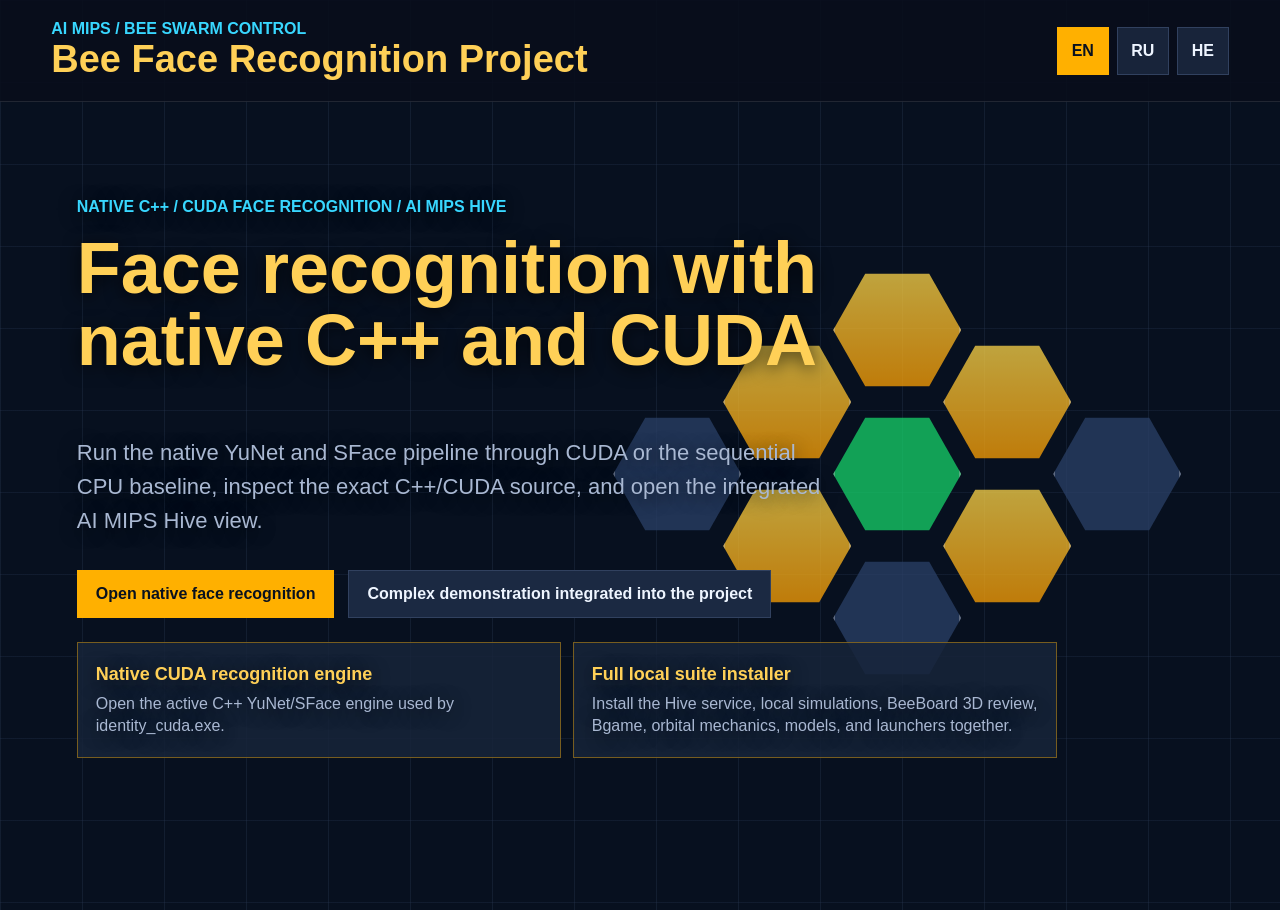
==== commit 07e39a4a: "Make native C++ CUDA face recognition primary" ====
--- a/index.html
+++ b/index.html
@@ -12,7 +12,7 @@
   <meta name="twitter:card" content="summary_large_image">
   <title>Bee Face Recognition Project</title>
   <link rel="icon" type="image/png" href="assets/project-avatar.png">
-  <link rel="stylesheet" href="styles.css?v=sface-kernel-return-20260824a">
+  <link rel="stylesheet" href="styles.css?v=face-primary-20260904a">
 </head>
 <body>
   <header class="topbar">
@@ -31,12 +31,12 @@
     <section id="home" class="hero view active">
       <div class="hero-copy">
         <p class="kicker" data-i18n="kicker">NATIVE C++ / CUDA FACE RECOGNITION / AI MIPS HIVE</p>
-        <h2 data-i18n="title">Welcome to Bee Face Recognition Project</h2>
+        <h2 data-i18n="title">Face recognition with native C++ and CUDA</h2>
         <p class="lead" data-i18n="lead">
           Run the native YuNet and SFace pipeline through CUDA or the sequential CPU baseline, inspect the exact C++/CUDA source, and open the integrated AI MIPS Hive view.
         </p>
         <div class="actions">
-          <button class="primary" data-target="simple" type="button" data-i18n="simple">Simple demonstration</button>
+          <button class="primary" data-target="simple" type="button" data-i18n="simple">Open native face recognition</button>
           <button class="secondary" data-target="complex" type="button" data-i18n="complex">Complex demonstration integrated into the project</button>
         </div>
         <div class="tool-links" aria-label="Project tools">
@@ -48,10 +48,6 @@
             <strong data-i18n="toolFullSuite">Full local suite installer</strong>
             <span data-i18n="toolFullSuiteText">Install the Hive service, local simulations, BeeBoard 3D review, Bgame, orbital mechanics, models, and launchers together.</span>
           </a>
-          <a class="tool-card" href="source/attention/attention_cuda.cu" target="_blank" rel="noreferrer">
-            <strong data-i18n="toolAttention">CUDA Attention course implementation</strong>
-            <span data-i18n="toolAttentionText">Open the required Scaled Dot-Product Attention implementation: basic kernels, optimized tiled kernels, memory transfers, validation, and timing.</span>
-          </a>
         </div>
       </div>
       <div class="honey-art" aria-hidden="true">
@@ -63,47 +59,11 @@
     <section id="simple" class="view panel full">
       <div class="panel-head">
         <div>
-          <p class="kicker" data-i18n="simpleKicker">CUDA COURSE REQUIREMENT</p>
-          <h2 data-i18n="simpleTitle">Scaled Dot-Product Attention on CUDA</h2>
-          <p class="panel-note" data-i18n="simpleNote">The required CUDA Attention implementation comes first. Face recognition below is an additional CUDA demonstration.</p>
+          <p class="kicker" data-i18n="simpleKicker">NATIVE C++ / CUDA RUNTIME</p>
+          <h2 data-i18n="simpleTitle">Face recognition with native C++ and CUDA</h2>
+          <p class="panel-note" data-i18n="simpleNote">Upload one screenshot, run the native YuNet/SFace pipeline through CUDA or CPU, and inspect the exact source stages.</p>
         </div>
         <button class="ghost" data-target="home" type="button" data-i18n="back">Back</button>
-      </div>
-
-      <section class="requirements-panel attention-course-section" aria-labelledby="courseRequirementsTitle">
-        <div class="requirements-head">
-          <div>
-            <p class="kicker" id="courseRequirementsKicker">CUDA COURSE REQUIREMENTS</p>
-            <h4 id="courseRequirementsTitle">Verify a requirement in the exact CUDA source</h4>
-            <p id="courseRequirementsIntro">Choose a requirement to inspect its exact implementation in the final Scaled Dot-Product Attention CUDA source.</p>
-          </div>
-          <a class="ghost link" href="https://github.com/Holodininyaroslav/bee-face-recognition-project/blob/77c0dc8/source/attention/attention_cuda.cu" target="_blank" rel="noreferrer" id="courseRequirementsSource">Open final attention_cuda.cu</a>
-        </div>
-        <div class="attention-stage-nav">
-          <p class="attention-stage-label" id="attentionStagesLabel">ATTENTION EXECUTION STAGES</p>
-          <div id="attentionStageButtons" class="attention-stage-buttons" role="group" aria-label="Attention execution stages"></div>
-        </div>
-        <p class="requirement-list-label" id="courseRequirementListLabel">COURSE REQUIREMENT CHECKS</p>
-        <div id="courseRequirementButtons" class="requirement-buttons" role="group" aria-label="CUDA course requirements"></div>
-        <section id="requirementProof" class="requirement-proof hidden" aria-live="polite">
-          <div class="requirement-proof-head">
-            <div>
-              <p class="kicker" id="requirementProofKicker">REQUIREMENT PROOF</p>
-              <h4 id="requirementProofTitle"></h4>
-              <p id="requirementProofText"></p>
-            </div>
-            <span id="requirementProofStage" class="requirement-stage"></span>
-          </div>
-          <div id="requirementCode" class="requirement-code" tabindex="0"></div>
-        </section>
-      </section>
-
-      <div class="section-transition" role="separator" aria-label="Additional CUDA face recognition demonstration">
-        <strong>02</strong>
-        <div>
-          <p class="kicker" data-i18n="howKicker">ADDITIONAL CUDA DEMONSTRATION</p>
-          <span data-i18n="howTitle">Face recognition with native C++ and CUDA</span>
-        </div>
       </div>
 
       <div class="simple-grid">
@@ -156,7 +116,7 @@
 
       <section class="explain-card" aria-labelledby="howItWorksTitle">
         <div class="explain-head">
-          <p class="kicker" data-i18n="howKicker">ADDITIONAL CUDA DEMONSTRATION</p>
+          <p class="kicker" data-i18n="howKicker">PRIMARY RECOGNITION PIPELINE</p>
           <h3 id="howItWorksTitle" data-i18n="howTitle">Face recognition with native C++ and CUDA</h3>
           <p data-i18n="howIntro">
             This inspector follows the native C++ path from one screenshot through host preparation, CUDA YuNet/SFace inference, the explicit CUDA score kernel, and one identity result.
@@ -328,6 +288,6 @@
     </section>
   </main>
 
-  <script src="script.js?v=sface-kernel-return-20260824a"></script>
+  <script src="script.js?v=face-primary-20260904a"></script>
 </body>
 </html>
--- a/styles.css
+++ b/styles.css
@@ -122,10 +122,8 @@
 }
 
 #simple .panel-head { order: 0; }
-#simple .attention-course-section { order: 1; }
-#simple .section-transition { order: 2; }
-#simple .explain-card { order: 3; }
-#simple .simple-grid { order: 4; }
+#simple .simple-grid { order: 1; }
+#simple .explain-card { order: 2; }
 
 .hidden {
   display: none !important;
@@ -165,7 +163,7 @@
 
 .tool-links {
   display: grid;
-  grid-template-columns: repeat(4, minmax(150px, 1fr));
+  grid-template-columns: repeat(2, minmax(240px, 1fr));
   gap: 12px;
   max-width: 1180px;
   margin-top: 24px;
@@ -187,10 +185,6 @@
 .tool-card:hover {
   border-color: var(--gold);
   background: rgba(255, 176, 0, .14);
-}
-
-.tool-card[href="source/attention/attention_cuda.cu"] {
-  order: -1;
 }
 
 .tool-card strong {
@@ -381,213 +375,6 @@
   border-top: 1px solid rgba(64, 80, 109, .65);
   font-family: Consolas, "Courier New", monospace;
   font-size: 13px;
-}
-
-.requirements-panel {
-  margin-top: 20px;
-  padding: 18px 0 0;
-  border-top: 1px solid rgba(56, 215, 255, .42);
-}
-
-.attention-course-section {
-  margin-top: 0;
-  padding: 22px;
-  border: 1px solid rgba(255, 194, 61, .72);
-  border-top: 5px solid var(--gold-2);
-  background: #11101b;
-}
-
-.attention-course-section .requirements-head h4 {
-  color: var(--gold-2);
-}
-
-.section-transition {
-  display: flex;
-  align-items: center;
-  gap: 16px;
-  margin-top: 34px;
-  padding: 18px 0;
-  border-top: 1px solid rgba(56, 215, 255, .55);
-  border-bottom: 1px solid rgba(56, 215, 255, .55);
-}
-
-.section-transition > strong {
-  color: var(--cyan);
-  font-family: Consolas, "Courier New", monospace;
-  font-size: 28px;
-  font-weight: 900;
-}
-
-.section-transition .kicker {
-  margin-bottom: 5px;
-}
-
-.section-transition span {
-  color: var(--text);
-  font-size: 20px;
-  font-weight: 900;
-}
-
-.requirements-head,
-.requirement-proof-head {
-  display: flex;
-  align-items: flex-start;
-  justify-content: space-between;
-  gap: 18px;
-}
-
-.requirements-head h4,
-.requirement-proof-head h4 {
-  margin: 4px 0 8px;
-  color: var(--text);
-  font-size: 20px;
-}
-
-.requirements-head p:last-child,
-.requirement-proof-head p:last-child {
-  margin: 0;
-  color: var(--muted);
-  line-height: 1.5;
-}
-
-.requirement-buttons {
-  display: flex;
-  flex-wrap: wrap;
-  gap: 8px;
-  margin-top: 14px;
-}
-
-.attention-stage-nav {
-  margin-top: 18px;
-  padding: 14px;
-  border: 1px solid rgba(56, 215, 255, .35);
-  background: #08101d;
-}
-
-.attention-stage-label,
-.requirement-list-label {
-  margin: 0;
-  color: var(--cyan);
-  font-size: 12px;
-  font-weight: 900;
-  letter-spacing: 0;
-}
-
-.requirement-list-label {
-  margin-top: 18px;
-  color: var(--gold-2);
-}
-
-.attention-stage-buttons {
-  display: grid;
-  grid-template-columns: repeat(3, minmax(0, 1fr));
-  gap: 8px;
-  margin-top: 10px;
-}
-
-.attention-stage-button {
-  display: grid;
-  grid-template-columns: auto minmax(0, 1fr);
-  gap: 10px;
-  min-height: 68px;
-  padding: 10px;
-  border: 1px solid rgba(56, 215, 255, .35);
-  background: #0a1222;
-  color: var(--text);
-  font: inherit;
-  text-align: left;
-  cursor: pointer;
-}
-
-.attention-stage-number {
-  color: var(--gold-2);
-  font-family: Consolas, "Courier New", monospace;
-  font-size: 13px;
-  font-weight: 900;
-}
-
-.attention-stage-button strong,
-.attention-stage-button small {
-  display: block;
-}
-
-.attention-stage-button strong {
-  font-size: 13px;
-}
-
-.attention-stage-button small {
-  margin-top: 4px;
-  color: var(--muted);
-  font-size: 12px;
-  line-height: 1.3;
-}
-
-.attention-stage-button:hover,
-.attention-stage-button:focus-visible {
-  border-color: var(--cyan);
-  background: #14213a;
-  outline: 2px solid rgba(56, 215, 255, .18);
-  outline-offset: 2px;
-}
-
-.attention-stage-button.active,
-.attention-stage-button[aria-pressed="true"] {
-  border-color: var(--gold-2);
-  background: rgba(255, 176, 0, .14);
-}
-
-.requirement-button {
-  min-height: 42px;
-  padding: 8px 12px;
-  border: 1px solid rgba(56, 215, 255, .35);
-  background: #0a1222;
-  color: var(--text);
-  font: inherit;
-  font-size: 13px;
-  font-weight: 800;
-  line-height: 1.25;
-  text-align: left;
-  cursor: pointer;
-}
-
-.requirement-button:hover,
-.requirement-button:focus-visible {
-  border-color: var(--cyan);
-  background: #14213a;
-  outline: 2px solid rgba(56, 215, 255, .18);
-  outline-offset: 2px;
-}
-
-.requirement-button.active,
-.requirement-button[aria-pressed="true"] {
-  border-color: var(--gold-2);
-  background: rgba(255, 176, 0, .14);
-  color: #fff5cf;
-}
-
-.requirement-proof {
-  margin-top: 16px;
-  padding: 16px;
-  border: 1px solid rgba(255, 194, 61, .5);
-  background: #08101d;
-}
-
-.requirement-stage {
-  flex: 0 0 auto;
-  padding: 7px 10px;
-  border: 1px solid rgba(56, 215, 255, .45);
-  color: var(--cyan);
-  font-family: Consolas, "Courier New", monospace;
-  font-size: 12px;
-  font-weight: 800;
-}
-
-.requirement-code {
-  max-height: 420px;
-  margin-top: 14px;
-  overflow: auto;
-  border: 1px solid var(--line);
-  background: #050912;
 }
 
 .pipeline {
@@ -929,8 +716,8 @@
 
 .code-line-note.code-focus-primary {
   border-left-color: var(--cyan);
-  background: rgba(0, 213, 255, .24);
-  box-shadow: inset 0 1px 0 rgba(98, 239, 255, .45), inset 0 -1px 0 rgba(98, 239, 255, .28);
+  background: rgba(9, 117, 153, .23);
+  box-shadow: inset 0 1px 0 rgba(86, 209, 234, .28), inset 0 -1px 0 rgba(86, 209, 234, .18);
 }
 
 .code-line-note.code-focus-primary code {
@@ -978,13 +765,13 @@
 }
 
 .code-line-note.code-focus-kernel-target {
-  border-left-color: #c38cff;
-  background: rgba(159, 89, 255, .3);
-  box-shadow: inset 0 1px 0 rgba(217, 188, 255, .5), inset 0 -1px 0 rgba(217, 188, 255, .3);
+  border-left-color: var(--cyan);
+  background: rgba(9, 117, 153, .23);
+  box-shadow: inset 0 1px 0 rgba(86, 209, 234, .28), inset 0 -1px 0 rgba(86, 209, 234, .18);
 }
 
 .code-line-note.code-focus-kernel-target code {
-  color: #f6edff;
+  color: #ecfcff;
   font-weight: 800;
 }
 
@@ -994,8 +781,8 @@
 
 .code-line-note.code-focus-kernel-return:hover,
 .code-line-note.code-focus-kernel-return:focus-visible {
-  background: rgba(174, 109, 255, .46);
-  outline: 2px solid #d7b3ff;
+  background: rgba(27, 140, 180, .34);
+  outline: 2px solid var(--cyan);
   outline-offset: -2px;
 }
 
@@ -1012,7 +799,7 @@
 }
 
 html[dir="rtl"] .code-line-note.code-focus.code-focus-kernel-target {
-  border-right-color: #c38cff;
+  border-right-color: var(--cyan);
 }
 
 html[dir="rtl"] .code-line-note.code-focus {
@@ -1301,9 +1088,6 @@
 }
 
 @media (max-width: 980px) {
-  .attention-stage-buttons {
-    grid-template-columns: 1fr;
-  }
   .topbar, .panel-head, .simple-grid {
     display: block;
   }
@@ -1322,18 +1106,6 @@
   .detector-variant-panel,
   .detector-variant-switch {
     grid-template-columns: 1fr;
-  }
-  .requirements-head,
-  .requirement-proof-head {
-    display: block;
-  }
-  .section-transition {
-    align-items: flex-start;
-  }
-  .requirements-head .ghost,
-  .requirement-stage {
-    display: inline-block;
-    margin-top: 14px;
   }
   .stage-detail-head,
   .stage-detail-grid,
